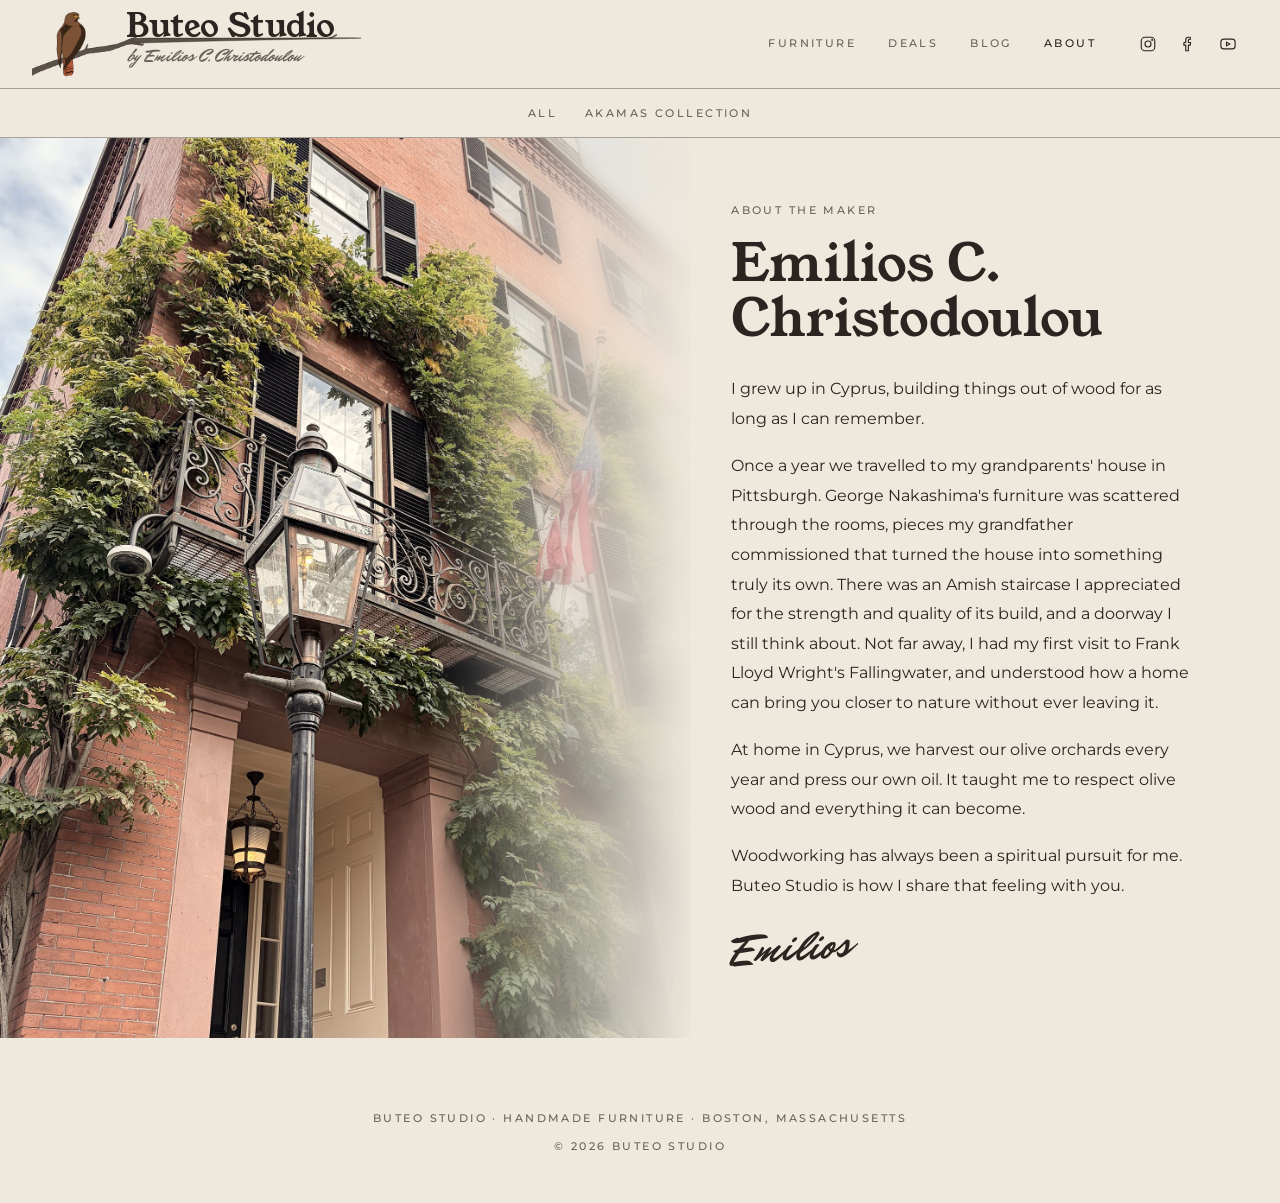
==== about.html @ 3eafe452 "New logo lockup, signature font and graph-paper placeholders - Logo, name and signature as one locku" ====
<!doctype html>
<html lang="en">
<head>
<meta charset="utf-8">
<meta name="viewport" content="width=device-width, initial-scale=1">
<title>About · Buteo Studio</title>
<meta name="description" content="About the maker behind Buteo Studio, handmade furniture in Boston, Massachusetts.">
<link rel="icon" type="image/png" href="assets/logo/hawk-mark.png">
<link rel="preconnect" href="https://fonts.googleapis.com">
<link rel="preconnect" href="https://fonts.gstatic.com" crossorigin>
<link href="https://fonts.googleapis.com/css2?family=Young+Serif&family=Montserrat:wght@400;500;600&family=Mr+Dafoe&display=swap" rel="stylesheet">
<link rel="stylesheet" href="site.css">
<style>
  /* =========================================================
     Section: about (photo with the maker's story)
     Phones and small tablets: photo first, text below.
     Wider screens: photo on the left, text on the right.
     The photo is framed around the street lamp.
     ========================================================= */
  .about__media img {
    display: block; width: 100%;
    height: calc(100svh - var(--bar) - var(--catbar));
    min-height: 420px;
    object-fit: cover;
    object-position: 45% 45%;        /* keep the lamp in view */
  }
  .about__text { max-width: 34em; padding: 48px var(--gutter) 24px; }
  .about__label { margin: 0 0 18px; color: var(--text-2); }
  .about__name { font-family: var(--serif); font-weight: 400; font-size: clamp(34px, 5vw, 52px); line-height: 1.05; margin: 0 0 28px; }
  .about__bio p { font-weight: 400; font-size: 16px; line-height: 1.85; margin: 0 0 1.1em; }
  .about__sig {
    display: inline-block; margin: 12px 0 0;
    font-family: var(--script); font-size: 44px; line-height: 1;
    transform: rotate(-4deg); transform-origin: left;
  }

  @media (min-width: 900px) {
    .about {
      display: grid; grid-template-columns: 1fr minmax(0, 46%);
      min-height: calc(100svh - var(--bar) - var(--catbar));
    }
    .about__media { position: relative; }
    .about__media img {
      position: absolute; inset: 0; height: 100%; min-height: 0;
      /* the right edge of the photo fades into the text column */
      -webkit-mask-image: linear-gradient(270deg, transparent 0%, #000 38%);
              mask-image: linear-gradient(270deg, transparent 0%, #000 38%);
    }
    .about__media::after {           /* and softens (blurs) as it fades */
      content: ""; position: absolute; inset: 0 0 0 auto; width: 40%;
      -webkit-backdrop-filter: blur(10px); backdrop-filter: blur(10px);
      -webkit-mask-image: linear-gradient(270deg, #000 0%, transparent 100%);
              mask-image: linear-gradient(270deg, #000 0%, transparent 100%);
      pointer-events: none;
    }
    .about__text { align-self: center; padding: 64px var(--gutter); }
  }
</style>
</head>
<body>

<!-- ===================== header (same on every page) ===================== -->
<header class="site-header">
  <div class="site-header__bar">
    <a class="wordmark" href="index.html" aria-label="Buteo Studio, by Emilios C. Christodoulou">
      <!-- The logo with the name sitting straight on the branch and the signature below it (live text, so the name can be swapped) -->
      <svg class="wordmark__lockup" viewBox="0 140 3800 760" aria-hidden="true">
        <!-- the branch, extended under the name like an underline (drawn beneath the original logo) -->
        <path class="wordmark__branch" d="M1100 474 C1120 466 1130 461 1140 458 C1200 454 1260 452 1320 452 C1900 452 2500 451 3100 450 C3400 449 3650 449 3790 452 C3650 457 3400 461 3100 466 C2500 476 1900 489 1320 506 C1240 510 1170 516 1100 525 Z"/><path class="wordmark__branch" d="M3420 452 C3450 440 3478 424 3502 410 C3508 408 3514 414 3510 419 C3490 432 3468 444 3452 452 Z"/>
        <image href="images/buteo-logo-transparent.png" width="1600" height="1001"/>
        <text class="wordmark__name" x="1080" y="445" data-studio-name>Buteo Studio</text>
        <text class="wordmark__sig" x="1100" y="720">by Emilios C. Christodoulou</text>
      </svg>
    </a>
    <div class="site-header__right">
      <nav class="site-header__nav caps" aria-label="Main">
        <div class="nav-item">
          <a href="index.html">Furniture</a>
          <div class="nav-sub"><a href="akamas.html">Akamas Collection</a></div>
        </div>
        <a href="#">Deals</a>
        <a href="#">Blog</a>
        <a href="about.html" aria-current="page">About</a>
      </nav>
      <ul class="social" data-social-list></ul>
    </div>
    <button class="menu-btn" id="menu-btn" type="button" aria-label="Open menu" aria-expanded="false" aria-controls="drawer">
      <svg viewBox="0 0 20 20" aria-hidden="true"><path d="M2 7 H18 M2 13 H18"/></svg>
    </button>
  </div>
  <div class="drawer" id="drawer">
    <nav class="site-header__nav caps" aria-label="Menu">
      <a href="index.html">Furniture</a>
      <a class="nav-sub-link" href="akamas.html">Akamas Collection</a>
      <a href="#">Deals</a>
      <a href="#">Blog</a>
      <a href="about.html" aria-current="page">About</a>
    </nav>
    <ul class="social" data-social-list></ul>
  </div>
</header>

<main>
  <!-- ===================== categories (same on every page) ===================== -->
  <nav class="categories" aria-label="Browse collections">
    <ul class="categories__list caps" id="categories"></ul>
  </nav>

  <!-- ===================== about ===================== -->
  <section class="about" aria-labelledby="about-title">
    <div class="about__media">
      <img src="images/buteo-about-portrait.jpg" alt="A red brick townhouse covered in climbing wisteria, with a wrought-iron balcony and a black street lamp in front">
    </div>
    <div class="about__text">
      <p class="about__label caps">About the maker</p>
      <h1 class="about__name" id="about-title">Emilios C. Christodoulou</h1>
      <div class="about__bio">
        <p>I grew up in Cyprus, building things out of wood for as long as I can remember.</p>
        <p>Once a year we travelled to my grandparents' house in Pittsburgh. George Nakashima's furniture was scattered through the rooms, pieces my grandfather commissioned that turned the house into something truly its own. There was an Amish staircase I appreciated for the strength and quality of its build, and a doorway I still think about. Not far away, I had my first visit to Frank Lloyd Wright's Fallingwater, and understood how a home can bring you closer to nature without ever leaving it.</p>
        <p>At home in Cyprus, we harvest our olive orchards every year and press our own oil. It taught me to respect olive wood and everything it can become.</p>
        <p>Woodworking has always been a spiritual pursuit for me. <span data-studio-name>Buteo Studio</span> is how I share that feeling with you.</p>
      </div>
      <p class="about__sig">Emilios</p>
    </div>
  </section>
</main>

<!-- ===================== footer (same on every page) ===================== -->
<footer class="site-footer caps">
  <p><span data-studio-name>Buteo Studio</span> · Handmade furniture · Boston, Massachusetts</p>
  <p>© <span data-year>2026</span> <span data-studio-name>Buteo Studio</span></p>
</footer>

<script src="site.js"></script>
</body>
</html>
---- site.css ----
/* =========================================================
   Buteo Studio · shared styles for every page
   Tokens, base, header (top bar), categories, footer.
   Page-only styles stay inline in each page.
   ========================================================= */

/* ---------- Tokens (from CLAUDE.md) ---------- */
:root {
  --limewash: #EEE8DD;
  --walnut-ink: #2B2420;
  --white-oak: #C9B08A;
  --olive-leaf: #6E7151;
  --troodos-stone: #A8A299;
  --hawk-rufous: #8E3B22;

  --bg: var(--limewash);
  --bg-rgb: 238, 232, 221;      /* the background as RGB, for see-through fades */
  --text: var(--walnut-ink);
  --text-2: #6A6259;            /* Troodos Stone, darkened so small text stays readable */
  --line: var(--troodos-stone);
  --accent: var(--hawk-rufous);
  --overlay: rgba(43, 36, 32, .78);
  --on-overlay: var(--limewash);
  --header-bg: rgba(238, 232, 221, .9);

  --serif: "Young Serif", Georgia, serif;
  --sans: "Montserrat", system-ui, sans-serif;
  --script: "Mr Dafoe", cursive;

  --gutter: 16px;
  --bar: 80px;
  --catbar: 47px;
}
@media (prefers-color-scheme: dark) {
  :root {
    --bg: #1C1815;
    --bg-rgb: 28, 24, 21;
    --text: #EDE6DA;
    --text-2: #A79E92;
    --line: #4A423B;
    --accent: #D07850;
    --overlay: rgba(28, 24, 21, .8);
    --on-overlay: #EDE6DA;
    --header-bg: rgba(28, 24, 21, .9);
    color-scheme: dark;
  }
}
@media (min-width: 760px) { :root { --gutter: 40px; --bar: 88px; } }

/* ---------- Base ---------- */
*, *::before, *::after { box-sizing: border-box; }
html { -webkit-text-size-adjust: 100%; }
body {
  margin: 0;
  background: var(--bg);
  color: var(--text);
  font: 500 16px/1.6 var(--sans);
  -webkit-font-smoothing: antialiased;
}
a { color: inherit; text-decoration: none; }
ul { list-style: none; margin: 0; padding: 0; }
button { font: inherit; color: inherit; }
:focus-visible { outline: 2px solid var(--accent); outline-offset: 3px; }
.caps { font-family: var(--sans); font-weight: 500; font-size: 11px; letter-spacing: .22em; text-transform: uppercase; }
.sr-only { position: absolute; width: 1px; height: 1px; overflow: hidden; clip: rect(0 0 0 0); white-space: nowrap; }

/* ---------- Section: header (top bar) ---------- */
.site-header {
  position: sticky; top: 0; z-index: 30;
  background: var(--header-bg);
  backdrop-filter: blur(10px); -webkit-backdrop-filter: blur(10px);
  border-bottom: 1px solid var(--line);
}
.site-header__bar {
  height: var(--bar); padding: 0 var(--gutter) 0 calc(var(--gutter) - 8px);
  display: flex; align-items: center; justify-content: space-between; gap: 24px;
}
.wordmark { display: block; flex: none; }
/* Logo, name and signature as one drawing: 66px tall (54px on very narrow phones) */
.wordmark__lockup { display: block; height: 66px; width: 330px; overflow: visible; }
.wordmark__name { font-family: var(--serif); font-size: 380px; fill: var(--text); }   /* sizes are in drawing units: 380 = about 33px */
.wordmark__sig { font-family: var(--script); font-size: 210px; fill: var(--text-2); }
.wordmark__branch { fill: #5A5149; stroke: #170B04; stroke-width: 4; stroke-linejoin: round; }   /* colours sampled from the logo */
@media (max-width: 400px) { .wordmark__lockup { height: 54px; width: 270px; } }
.site-header__right { display: none; align-items: center; gap: 40px; }
.site-header__nav { display: flex; gap: 32px; }
.site-header__nav a { color: var(--text-2); transition: color .2s ease; }
.site-header__nav a:hover, .site-header__nav a[aria-current="page"] { color: var(--text); }
.social { display: flex; gap: 16px; }
.social a { display: grid; place-items: center; width: 24px; height: 24px; color: var(--text); transition: color .2s ease; }
.social a:hover { color: var(--accent); }
.social svg { width: 18px; height: 18px; fill: none; stroke: currentColor; stroke-width: 1.5; stroke-linecap: round; stroke-linejoin: round; }
.menu-btn { width: 40px; height: 40px; margin-right: -8px; display: grid; place-items: center; background: none; border: 0; cursor: pointer; }
.menu-btn svg { width: 20px; height: 20px; fill: none; stroke: currentColor; stroke-width: 1.4; }
.drawer { display: none; padding: 8px var(--gutter) 24px; border-top: 1px solid var(--line); }
.drawer.is-open { display: block; }
.drawer .site-header__nav { flex-direction: column; gap: 0; }
.drawer .site-header__nav a { padding: 14px 0; border-bottom: 1px solid var(--line); color: var(--text); }
.drawer .social { margin-top: 20px; gap: 20px; }
@media (min-width: 860px) {
  .site-header__right { display: flex; }
  .menu-btn, .drawer, .drawer.is-open { display: none; }
}

/* ---------- Section: categories (filter bar) ---------- */
.categories {
  border-bottom: 1px solid var(--line);
  overflow-x: auto; scrollbar-width: none; -webkit-overflow-scrolling: touch;
}
.categories::-webkit-scrollbar { display: none; }
.categories__list { display: flex; gap: 28px; width: max-content; margin: 0 auto; padding: 0 var(--gutter); }
.categories__btn {
  background: none; border: 0; cursor: pointer;
  padding: 16px 0 13px;
  color: var(--text-2);
  border-bottom: 1px solid transparent;
  transition: color .2s ease, border-color .2s ease;
}
.categories__btn:hover { color: var(--text); }
.categories__btn[aria-pressed="true"] { color: var(--text); border-bottom-color: var(--accent); }

/* ---------- Section: footer ---------- */
.site-footer { text-align: center; padding: 72px var(--gutter) 48px; color: var(--text-2); }
.site-footer p { margin: 0; }
.site-footer p + p { margin-top: 10px; }

@media (prefers-reduced-motion: reduce) {
  * { transition-duration: 0s !important; }
}

/* ---------- Furniture dropdown (collections) ---------- */
.nav-item { position: relative; }
.nav-sub {
  position: absolute; top: 100%; left: -17px; padding-top: 18px;   /* the padding bridges the gap so hover is not lost */
  opacity: 0; visibility: hidden; transform: translateY(4px);
  transition: opacity .2s ease, transform .2s ease, visibility .2s;
}
.nav-sub a {
  display: block; white-space: nowrap;
  padding: 12px 16px; background: var(--bg); border: 1px solid var(--line);
}
.nav-sub a::before { content: "● "; color: var(--accent); font-size: 7px; vertical-align: 2px; }
.nav-item:hover .nav-sub, .nav-item:focus-within .nav-sub { opacity: 1; visibility: visible; transform: none; }
.drawer .site-header__nav a.nav-sub-link { padding-left: 18px; }
.drawer .site-header__nav a.nav-sub-link::before { content: "● "; color: var(--accent); font-size: 7px; vertical-align: 2px; }
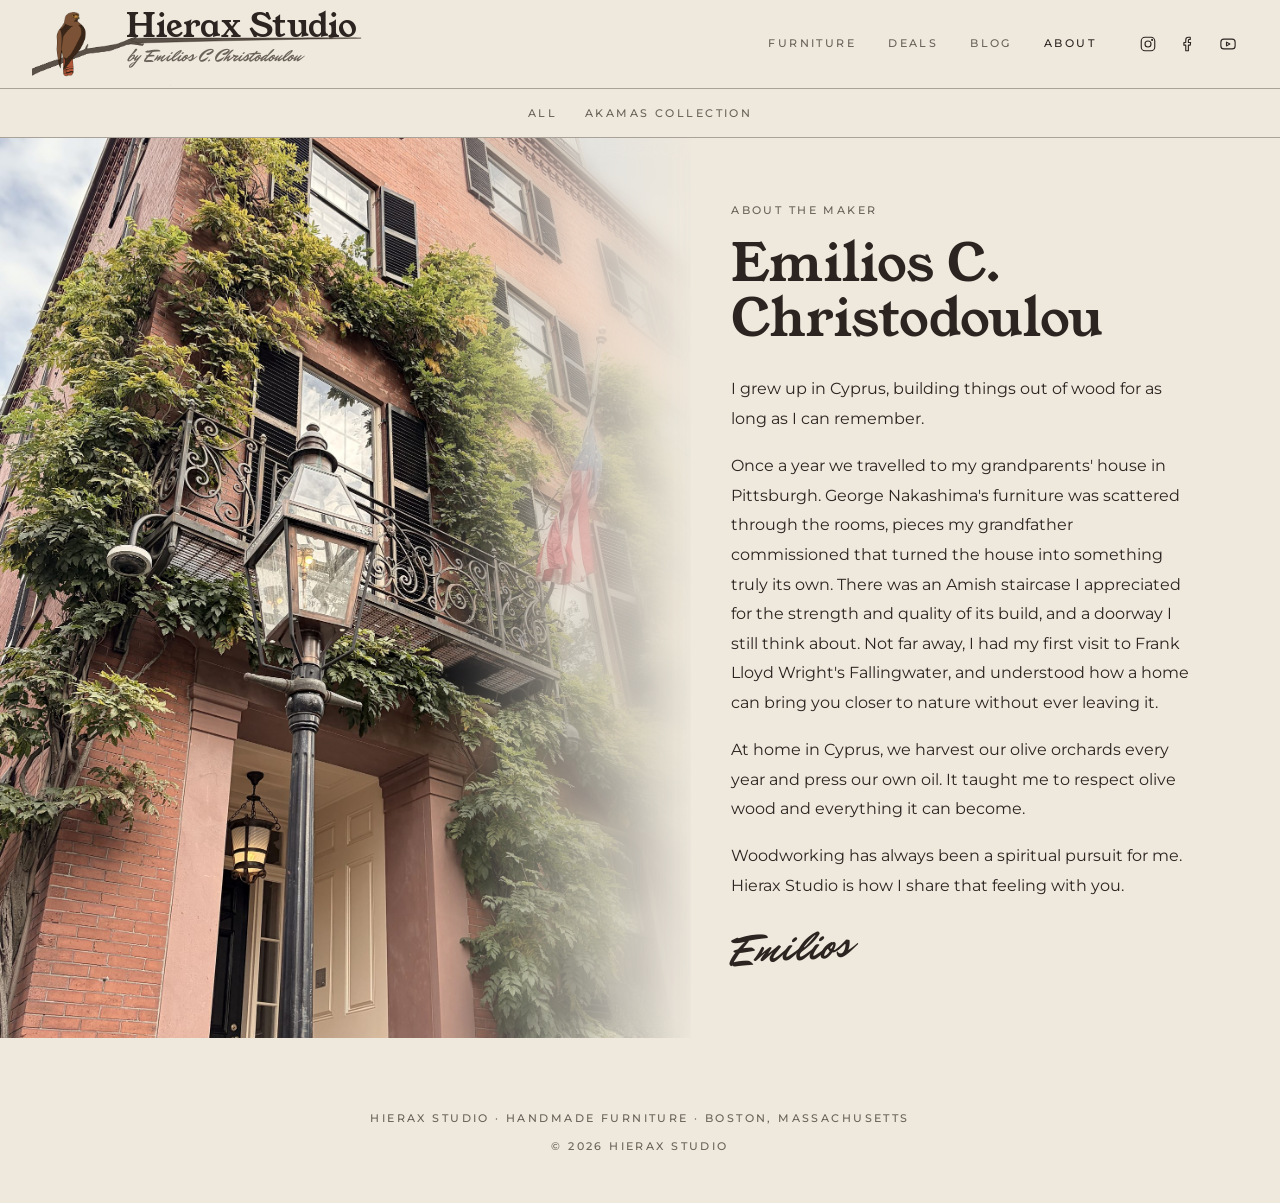
==== commit 8130c78a: "Rename the studio to Hierax Studio Co-Authored-By: Claude Opus 5.5 <noreply@anthropic.com>" ====
--- a/about.html
+++ b/about.html
@@ -3,8 +3,8 @@
 <head>
 <meta charset="utf-8">
 <meta name="viewport" content="width=device-width, initial-scale=1">
-<title>About · Buteo Studio</title>
-<meta name="description" content="About the maker behind Buteo Studio, handmade furniture in Boston, Massachusetts.">
+<title>About · Hierax Studio</title>
+<meta name="description" content="About the maker behind Hierax Studio, handmade furniture in Boston, Massachusetts.">
 <link rel="icon" type="image/png" href="assets/logo/hawk-mark.png">
 <link rel="preconnect" href="https://fonts.googleapis.com">
 <link rel="preconnect" href="https://fonts.gstatic.com" crossorigin>
@@ -62,13 +62,13 @@
 <!-- ===================== header (same on every page) ===================== -->
 <header class="site-header">
   <div class="site-header__bar">
-    <a class="wordmark" href="index.html" aria-label="Buteo Studio, by Emilios C. Christodoulou">
+    <a class="wordmark" href="index.html" aria-label="Hierax Studio, by Emilios C. Christodoulou">
       <!-- The logo with the name sitting straight on the branch and the signature below it (live text, so the name can be swapped) -->
       <svg class="wordmark__lockup" viewBox="0 140 3800 760" aria-hidden="true">
         <!-- the branch, extended under the name like an underline (drawn beneath the original logo) -->
         <path class="wordmark__branch" d="M1100 474 C1120 466 1130 461 1140 458 C1200 454 1260 452 1320 452 C1900 452 2500 451 3100 450 C3400 449 3650 449 3790 452 C3650 457 3400 461 3100 466 C2500 476 1900 489 1320 506 C1240 510 1170 516 1100 525 Z"/><path class="wordmark__branch" d="M3420 452 C3450 440 3478 424 3502 410 C3508 408 3514 414 3510 419 C3490 432 3468 444 3452 452 Z"/>
         <image href="images/buteo-logo-transparent.png" width="1600" height="1001"/>
-        <text class="wordmark__name" x="1080" y="445" data-studio-name>Buteo Studio</text>
+        <text class="wordmark__name" x="1080" y="445" data-studio-name>Hierax Studio</text>
         <text class="wordmark__sig" x="1100" y="720">by Emilios C. Christodoulou</text>
       </svg>
     </a>
@@ -118,7 +118,7 @@
         <p>I grew up in Cyprus, building things out of wood for as long as I can remember.</p>
         <p>Once a year we travelled to my grandparents' house in Pittsburgh. George Nakashima's furniture was scattered through the rooms, pieces my grandfather commissioned that turned the house into something truly its own. There was an Amish staircase I appreciated for the strength and quality of its build, and a doorway I still think about. Not far away, I had my first visit to Frank Lloyd Wright's Fallingwater, and understood how a home can bring you closer to nature without ever leaving it.</p>
         <p>At home in Cyprus, we harvest our olive orchards every year and press our own oil. It taught me to respect olive wood and everything it can become.</p>
-        <p>Woodworking has always been a spiritual pursuit for me. <span data-studio-name>Buteo Studio</span> is how I share that feeling with you.</p>
+        <p>Woodworking has always been a spiritual pursuit for me. <span data-studio-name>Hierax Studio</span> is how I share that feeling with you.</p>
       </div>
       <p class="about__sig">Emilios</p>
     </div>
@@ -127,8 +127,8 @@
 
 <!-- ===================== footer (same on every page) ===================== -->
 <footer class="site-footer caps">
-  <p><span data-studio-name>Buteo Studio</span> · Handmade furniture · Boston, Massachusetts</p>
-  <p>© <span data-year>2026</span> <span data-studio-name>Buteo Studio</span></p>
+  <p><span data-studio-name>Hierax Studio</span> · Handmade furniture · Boston, Massachusetts</p>
+  <p>© <span data-year>2026</span> <span data-studio-name>Hierax Studio</span></p>
 </footer>
 
 <script src="site.js"></script>
--- a/site.css
+++ b/site.css
@@ -1,5 +1,5 @@
 /* =========================================================
-   Buteo Studio · shared styles for every page
+   Hierax Studio · shared styles for every page
    Tokens, base, header (top bar), categories, footer.
    Page-only styles stay inline in each page.
    ========================================================= */
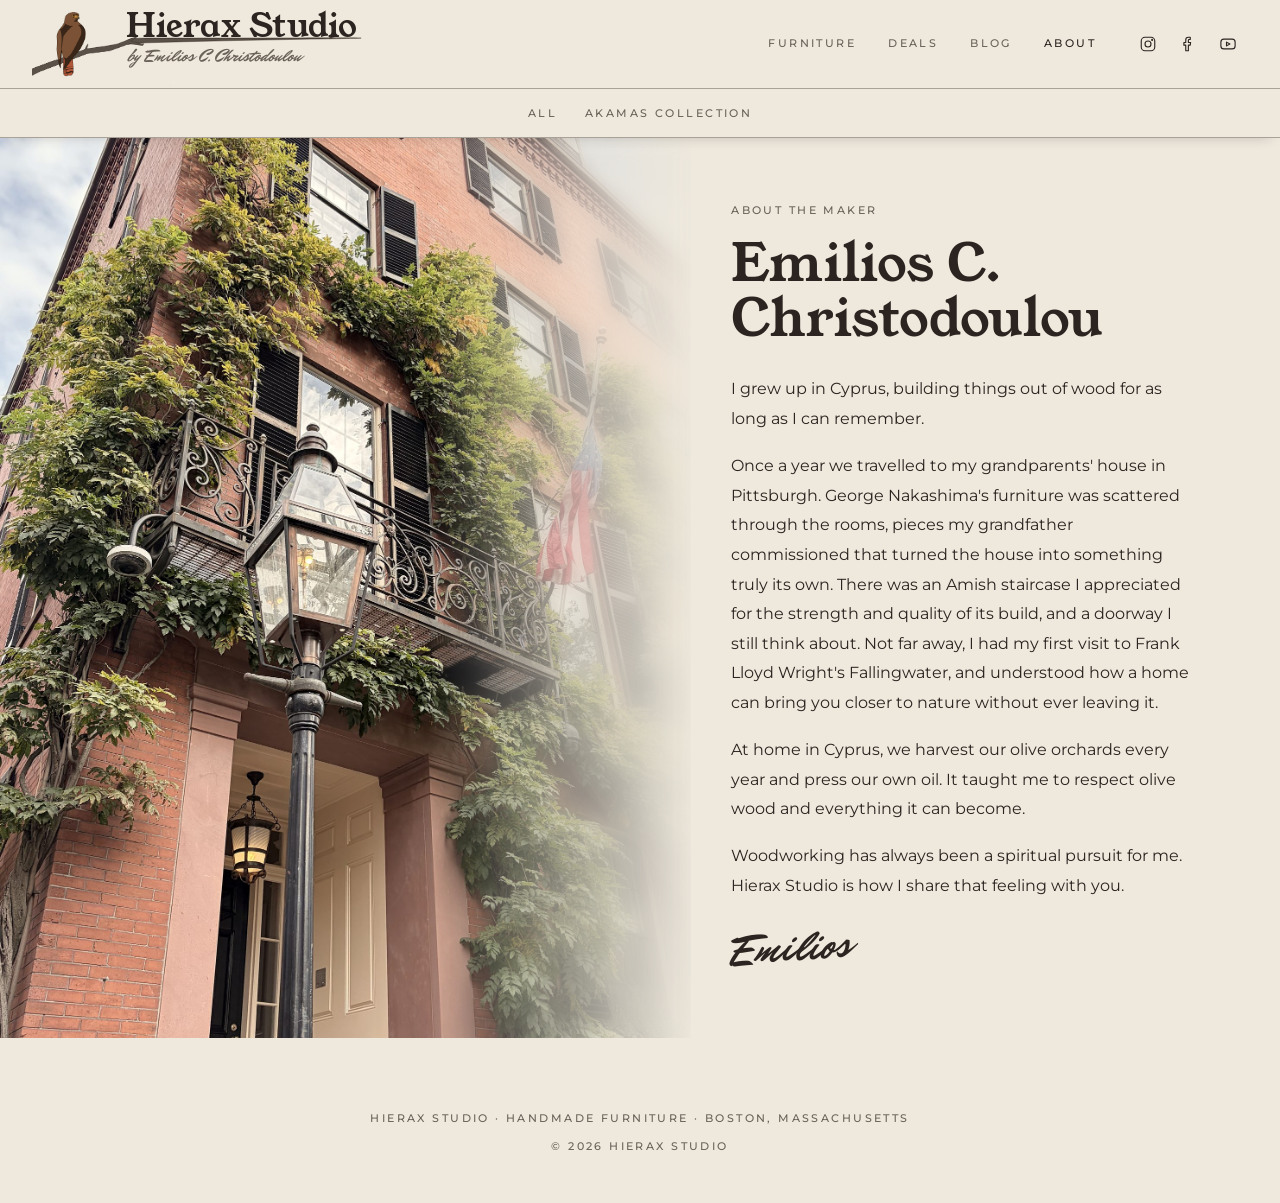
==== commit cbbd185d: "Remove the old studio name: rename image files and the code label to Hierax Co-Authored-By: Claude O" ====
--- a/about.html
+++ b/about.html
@@ -67,7 +67,7 @@
       <svg class="wordmark__lockup" viewBox="0 140 3800 760" aria-hidden="true">
         <!-- the branch, extended under the name like an underline (drawn beneath the original logo) -->
         <path class="wordmark__branch" d="M1100 474 C1120 466 1130 461 1140 458 C1200 454 1260 452 1320 452 C1900 452 2500 451 3100 450 C3400 449 3650 449 3790 452 C3650 457 3400 461 3100 466 C2500 476 1900 489 1320 506 C1240 510 1170 516 1100 525 Z"/><path class="wordmark__branch" d="M3420 452 C3450 440 3478 424 3502 410 C3508 408 3514 414 3510 419 C3490 432 3468 444 3452 452 Z"/>
-        <image href="images/buteo-logo-transparent.png" width="1600" height="1001"/>
+        <image href="images/hierax-logo-transparent.png" width="1600" height="1001"/>
         <text class="wordmark__name" x="1080" y="445" data-studio-name>Hierax Studio</text>
         <text class="wordmark__sig" x="1100" y="720">by Emilios C. Christodoulou</text>
       </svg>
@@ -109,7 +109,7 @@
   <!-- ===================== about ===================== -->
   <section class="about" aria-labelledby="about-title">
     <div class="about__media">
-      <img src="images/buteo-about-portrait.jpg" alt="A red brick townhouse covered in climbing wisteria, with a wrought-iron balcony and a black street lamp in front">
+      <img src="images/hierax-about-portrait.jpg" alt="A red brick townhouse covered in climbing wisteria, with a wrought-iron balcony and a black street lamp in front">
     </div>
     <div class="about__text">
       <p class="about__label caps">About the maker</p>
--- a/site.css
+++ b/site.css
@@ -104,7 +104,9 @@
 
 /* ---------- Section: categories (filter bar) ---------- */
 .categories {
+  position: relative; z-index: 2;
   border-bottom: 1px solid var(--line);
+  box-shadow: 0 8px 14px -10px rgba(43, 36, 32, .28);   /* light shadow under the bar */
   overflow-x: auto; scrollbar-width: none; -webkit-overflow-scrolling: touch;
 }
 .categories::-webkit-scrollbar { display: none; }
@@ -123,6 +125,24 @@
 .site-footer { text-align: center; padding: 72px var(--gutter) 48px; color: var(--text-2); }
 .site-footer p { margin: 0; }
 .site-footer p + p { margin-top: 10px; }
+
+/* ---------- Section: name (the Hierax definition) ----------
+   Full page width and compact: the word on the left, the text beside it on wider screens. */
+.name-def { padding: 32px var(--gutter); border-bottom: 1px solid var(--line); }   /* --line is Troodos Stone */
+.name-def__term {
+  margin: 0 0 16px; white-space: nowrap;
+  font-family: var(--sans); font-weight: 300; font-size: clamp(26px, 3.4vw, 44px); line-height: 1.1;
+  letter-spacing: .2em; text-transform: uppercase;
+}
+.name-def__term span { letter-spacing: .04em; text-transform: none; }   /* the pronunciation keeps its own letters */
+.name-def__body p { font-weight: 400; font-size: 15px; line-height: 1.7; margin: 0 0 .6em; }
+.name-def__body p:last-child { margin-bottom: 0; }
+.name-def [lang="grc"] { font-family: "Noto Sans", var(--sans); }   /* Montserrat has no Greek */
+@media (min-width: 900px) {
+  .name-def { display: grid; grid-template-columns: auto 1fr; gap: 56px; align-items: center; padding: 40px var(--gutter); }
+  .name-def__term { margin: 0; }
+  .name-def__body p { font-size: 16px; }
+}
 
 @media (prefers-reduced-motion: reduce) {
   * { transition-duration: 0s !important; }
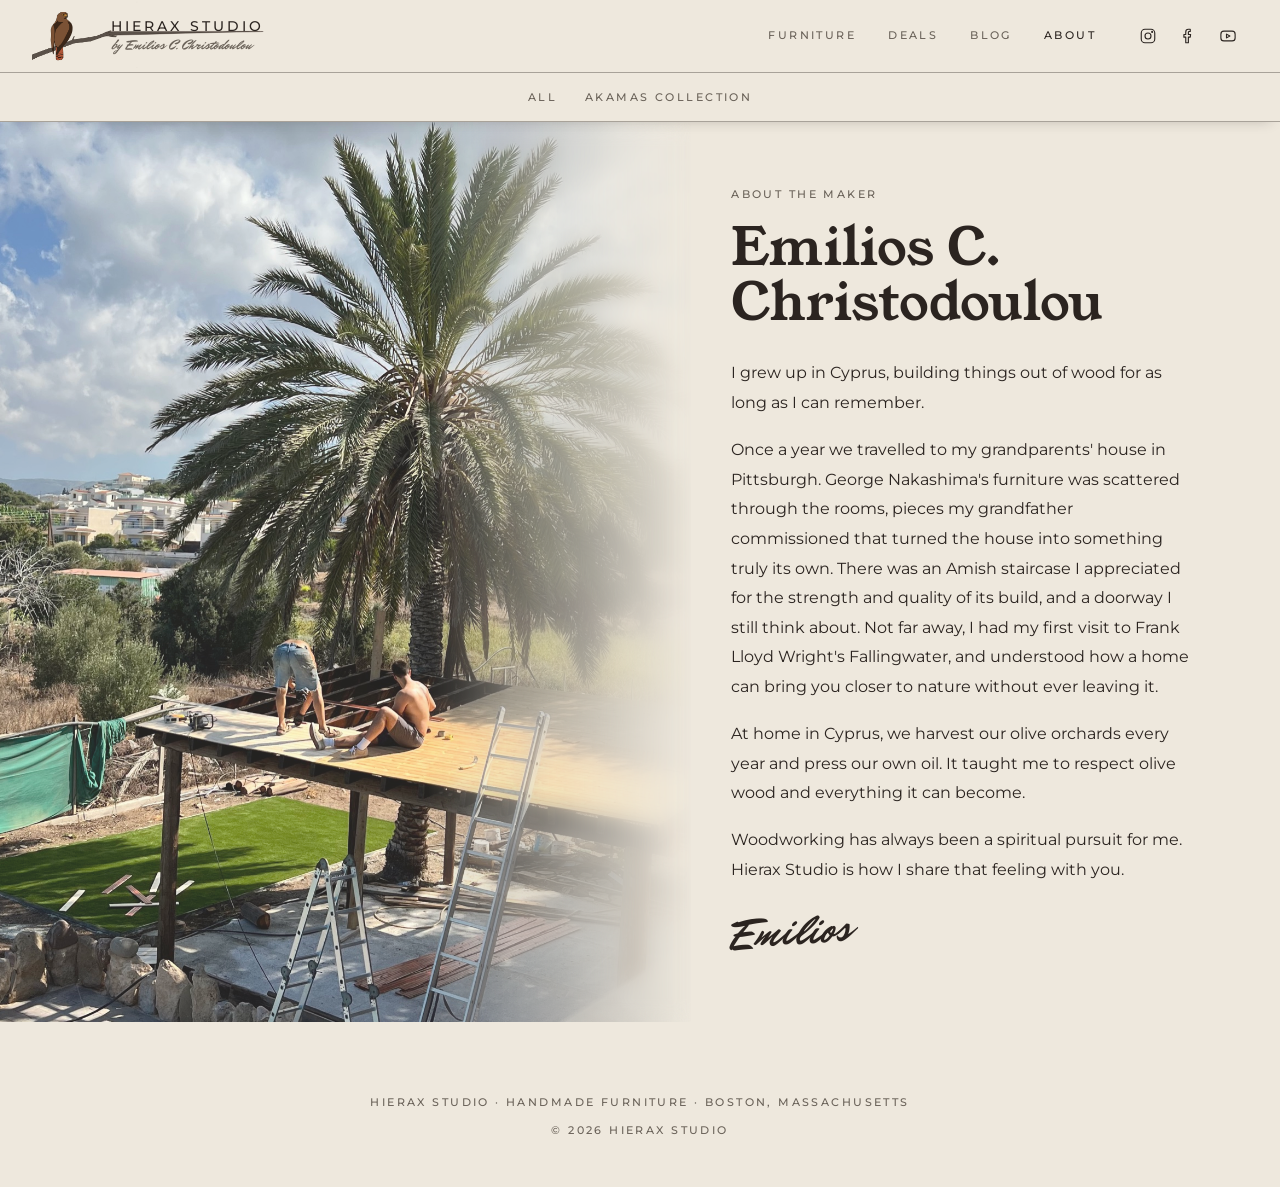
==== commit 13ce19a2: "New About photo, name in the nav's font fitted to the branch - About page: deck-build photo (metadat" ====
--- a/about.html
+++ b/about.html
@@ -15,14 +15,15 @@
      Section: about (photo with the maker's story)
      Phones and small tablets: photo first, text below.
      Wider screens: photo on the left, text on the right.
-     The photo is framed around the street lamp.
+     The photo shows the deck build under the palm, slightly transparent.
      ========================================================= */
   .about__media img {
     display: block; width: 100%;
     height: calc(100svh - var(--bar) - var(--catbar));
     min-height: 420px;
     object-fit: cover;
-    object-position: 45% 45%;        /* keep the lamp in view */
+    object-position: 52% 60%;        /* keep the deck and the palm in view */
+    opacity: .85;                    /* slightly transparent */
   }
   .about__text { max-width: 34em; padding: 48px var(--gutter) 24px; }
   .about__label { margin: 0 0 18px; color: var(--text-2); }
@@ -64,12 +65,12 @@
   <div class="site-header__bar">
     <a class="wordmark" href="index.html" aria-label="Hierax Studio, by Emilios C. Christodoulou">
       <!-- The logo with the name sitting straight on the branch and the signature below it (live text, so the name can be swapped) -->
-      <svg class="wordmark__lockup" viewBox="0 140 3800 760" aria-hidden="true">
+      <svg class="wordmark__lockup" viewBox="0 140 3560 760" aria-hidden="true">
         <!-- the branch, extended under the name like an underline (drawn beneath the original logo) -->
-        <path class="wordmark__branch" d="M1100 474 C1120 466 1130 461 1140 458 C1200 454 1260 452 1320 452 C1900 452 2500 451 3100 450 C3400 449 3650 449 3790 452 C3650 457 3400 461 3100 466 C2500 476 1900 489 1320 506 C1240 510 1170 516 1100 525 Z"/><path class="wordmark__branch" d="M3420 452 C3450 440 3478 424 3502 410 C3508 408 3514 414 3510 419 C3490 432 3468 444 3452 452 Z"/>
+        <path class="wordmark__branch" d="M1100 474 C1120 466 1130 461 1140 458 C1200 454 1260 452 1320 452 C1900 452 2400 451 2900 450 C3200 449 3420 449 3518 452 C3420 456 3200 460 2900 465 C2400 475 1900 489 1320 506 C1240 510 1170 516 1100 525 Z"/>
         <image href="images/hierax-logo-transparent.png" width="1600" height="1001"/>
-        <text class="wordmark__name" x="1080" y="445" data-studio-name>Hierax Studio</text>
-        <text class="wordmark__sig" x="1100" y="720">by Emilios C. Christodoulou</text>
+        <text class="wordmark__name" x="1200" y="445" data-studio-name>Hierax Studio</text>
+        <text class="wordmark__sig" x="1220" y="720">by Emilios C. Christodoulou</text>
       </svg>
     </a>
     <div class="site-header__right">
@@ -109,7 +110,7 @@
   <!-- ===================== about ===================== -->
   <section class="about" aria-labelledby="about-title">
     <div class="about__media">
-      <img src="images/hierax-about-portrait.jpg" alt="A red brick townhouse covered in climbing wisteria, with a wrought-iron balcony and a black street lamp in front">
+      <img src="images/hierax-about-build.jpg" alt="Two people laying pine boards on a timber deck beneath a tall date palm, with hills and white houses in the distance">
     </div>
     <div class="about__text">
       <p class="about__label caps">About the maker</p>
--- a/site.css
+++ b/site.css
@@ -28,7 +28,7 @@
   --script: "Mr Dafoe", cursive;
 
   --gutter: 16px;
-  --bar: 80px;
+  --bar: 64px;
   --catbar: 47px;
 }
 @media (prefers-color-scheme: dark) {
@@ -45,7 +45,7 @@
     color-scheme: dark;
   }
 }
-@media (min-width: 760px) { :root { --gutter: 40px; --bar: 88px; } }
+@media (min-width: 760px) { :root { --gutter: 40px; --bar: 72px; } }
 
 /* ---------- Base ---------- */
 *, *::before, *::after { box-sizing: border-box; }
@@ -77,11 +77,11 @@
 }
 .wordmark { display: block; flex: none; }
 /* Logo, name and signature as one drawing: 66px tall (54px on very narrow phones) */
-.wordmark__lockup { display: block; height: 66px; width: 330px; overflow: visible; }
-.wordmark__name { font-family: var(--serif); font-size: 380px; fill: var(--text); }   /* sizes are in drawing units: 380 = about 33px */
+/* Logo block: 50px tall on every screen (the name is then about 13px) */
+.wordmark__lockup { display: block; height: 50px; width: 234px; overflow: visible; }
+.wordmark__name { font-family: var(--sans); font-weight: 500; font-size: 214px; letter-spacing: .22em; text-transform: uppercase; fill: var(--text); }   /* same face and style as the nav links; sizes are in drawing units: 214 = about 19px, so the name spans the branch */
 .wordmark__sig { font-family: var(--script); font-size: 210px; fill: var(--text-2); }
 .wordmark__branch { fill: #5A5149; stroke: #170B04; stroke-width: 4; stroke-linejoin: round; }   /* colours sampled from the logo */
-@media (max-width: 400px) { .wordmark__lockup { height: 54px; width: 270px; } }
 .site-header__right { display: none; align-items: center; gap: 40px; }
 .site-header__nav { display: flex; gap: 32px; }
 .site-header__nav a { color: var(--text-2); transition: color .2s ease; }
@@ -97,7 +97,7 @@
 .drawer .site-header__nav { flex-direction: column; gap: 0; }
 .drawer .site-header__nav a { padding: 14px 0; border-bottom: 1px solid var(--line); color: var(--text); }
 .drawer .social { margin-top: 20px; gap: 20px; }
-@media (min-width: 860px) {
+@media (min-width: 860px) {   /* full nav when it fits beside the logo */
   .site-header__right { display: flex; }
   .menu-btn, .drawer, .drawer.is-open { display: none; }
 }
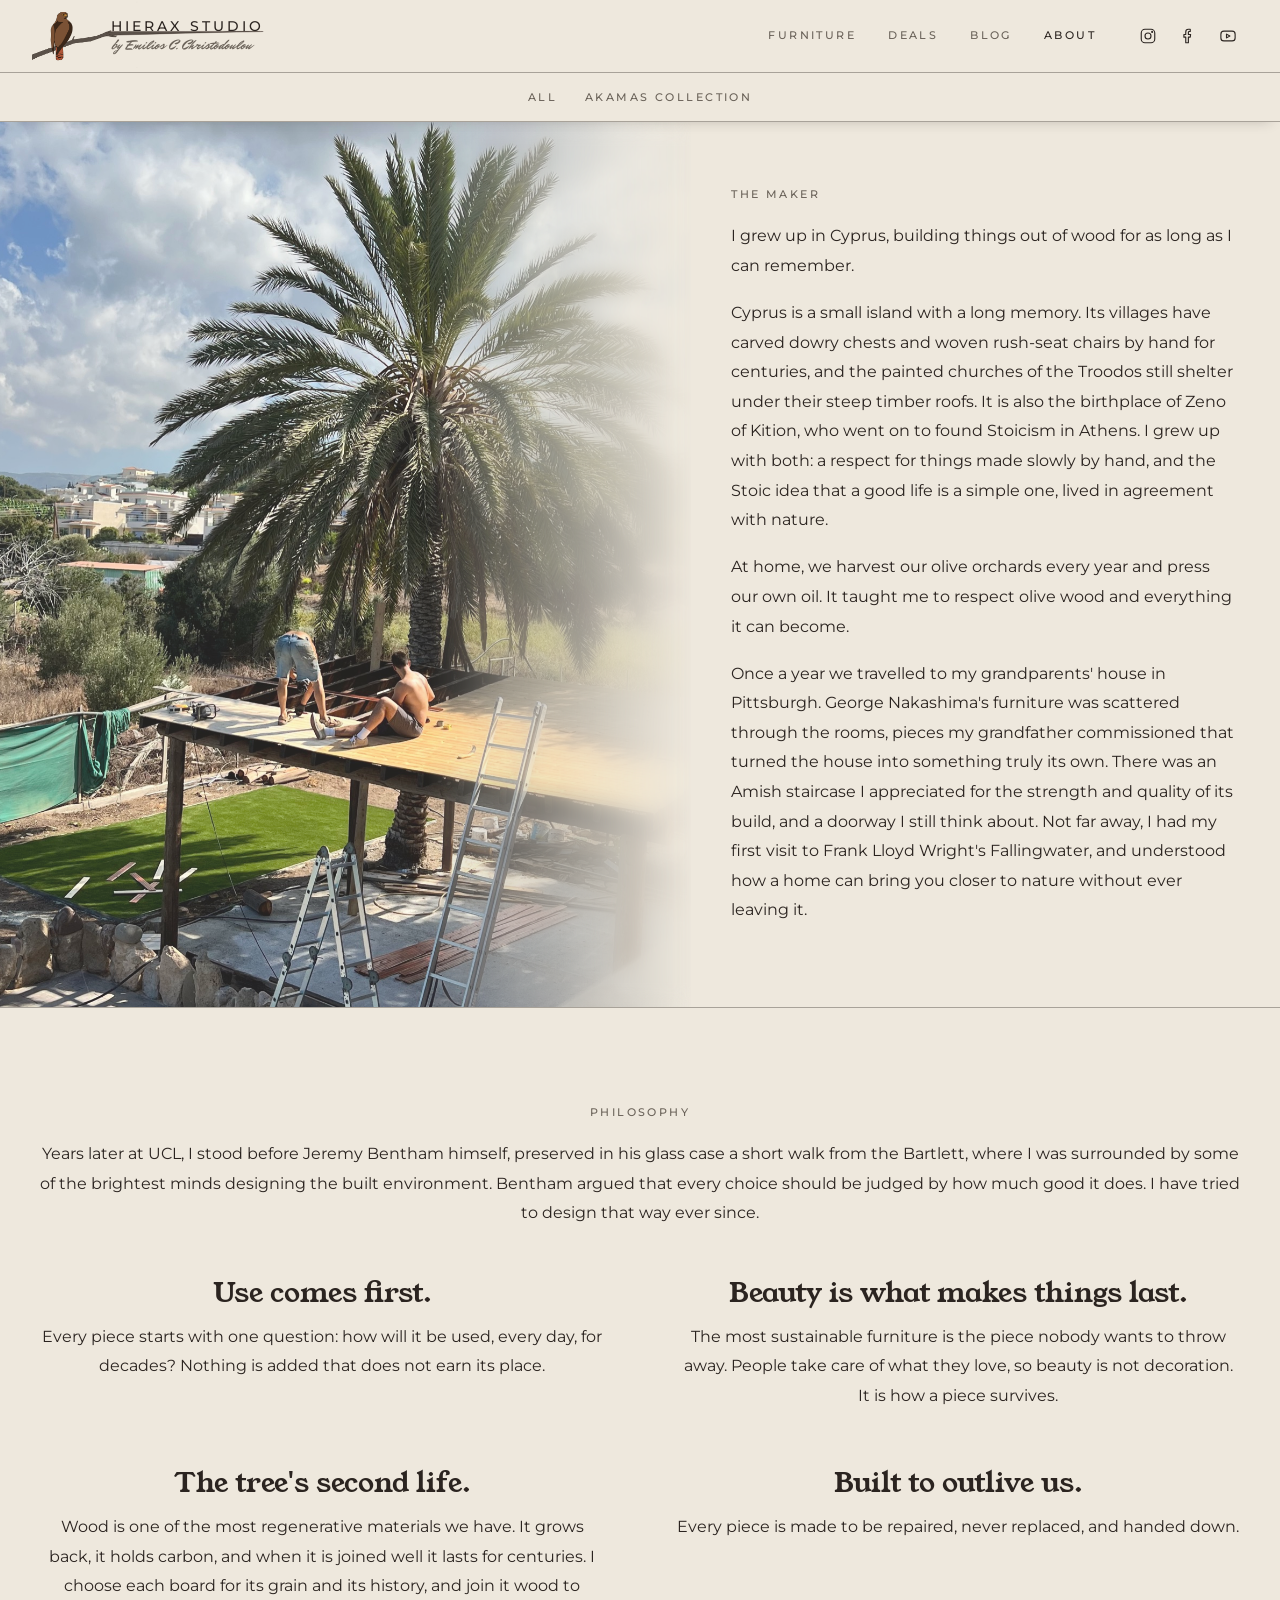
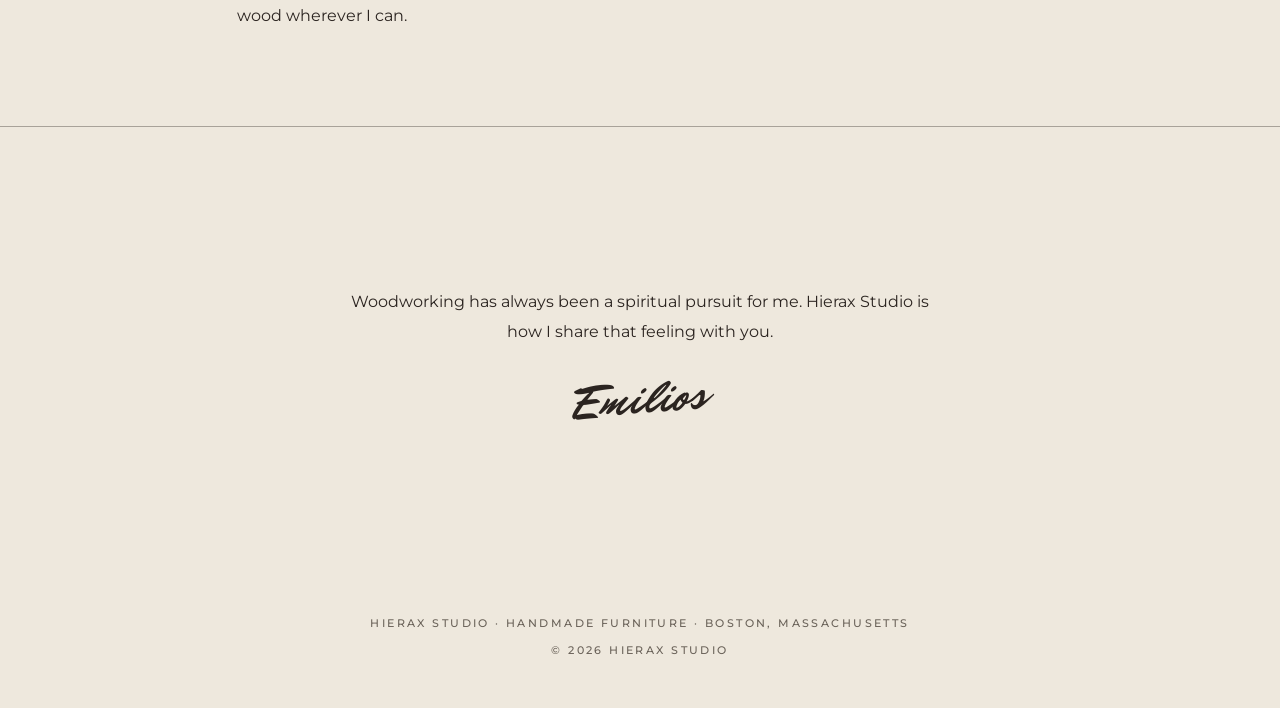
==== commit 656073c3: "About page rebuilt (The maker, Philosophy, closing); light mode only on every device - About: The ma" ====
--- a/about.html
+++ b/about.html
@@ -3,6 +3,7 @@
 <head>
 <meta charset="utf-8">
 <meta name="viewport" content="width=device-width, initial-scale=1">
+<meta name="color-scheme" content="light">
 <title>About · Hierax Studio</title>
 <meta name="description" content="About the maker behind Hierax Studio, handmade furniture in Boston, Massachusetts.">
 <link rel="icon" type="image/png" href="assets/logo/hawk-mark.png">
@@ -25,15 +26,29 @@
     object-position: 52% 60%;        /* keep the deck and the palm in view */
     opacity: .85;                    /* slightly transparent */
   }
-  .about__text { max-width: 34em; padding: 48px var(--gutter) 24px; }
+  .about__text { padding: 48px var(--gutter) 24px; }
   .about__label { margin: 0 0 18px; color: var(--text-2); }
-  .about__name { font-family: var(--serif); font-weight: 400; font-size: clamp(34px, 5vw, 52px); line-height: 1.05; margin: 0 0 28px; }
-  .about__bio p { font-weight: 400; font-size: 16px; line-height: 1.85; margin: 0 0 1.1em; }
-  .about__sig {
-    display: inline-block; margin: 12px 0 0;
-    font-family: var(--script); font-size: 44px; line-height: 1;
-    transform: rotate(-4deg); transform-origin: left;
+  .about__bio p, .philosophy__intro, .principle p, .closing p {
+    max-width: 38em; font-weight: 400; font-size: 16px; line-height: 1.85; margin: 0 0 1.1em;
   }
+
+  /* ---------- Section: philosophy (intro, then four principles: 2 x 2 on desktop) ---------- */
+  .philosophy, .closing { border-top: 1px solid var(--line); }   /* Troodos Stone hairlines between sections */
+  .philosophy { padding: 64px var(--gutter); text-align: center; }   /* the whole section is centred */
+  .philosophy .philosophy__intro { max-width: none; margin: 0 auto 48px; }   /* the intro spans the full page width */
+  .principles { display: grid; gap: 40px; }
+  .principle h3 { font-family: var(--serif); font-weight: 400; font-size: clamp(22px, 2.4vw, 28px); line-height: 1.2; margin: 0 0 12px; }
+  .principle p { margin: 0 auto; }
+  @media (min-width: 900px) {
+    .philosophy { padding: 96px var(--gutter); }
+    .principles { grid-template-columns: 1fr 1fr; gap: 56px 72px; max-width: 80em; margin: 0 auto; }
+  }
+
+  /* ---------- Section: closing (centred, signed) ---------- */
+  .closing { text-align: center; padding: 120px var(--gutter) 96px; }
+  .closing p { margin: 0 auto 28px; }
+  .closing .closing__sig { display: inline-block; max-width: none; margin: 0; font-family: var(--script); font-size: 48px; line-height: 1; transform: rotate(-4deg); }
+  @media (min-width: 900px) { .closing { padding: 160px var(--gutter) 120px; } }
 
   @media (min-width: 900px) {
     .about {
@@ -107,22 +122,52 @@
     <ul class="categories__list caps" id="categories"></ul>
   </nav>
 
-  <!-- ===================== about ===================== -->
-  <section class="about" aria-labelledby="about-title">
+  <h1 class="sr-only">About <span data-studio-name>Hierax Studio</span></h1>
+
+  <!-- ===================== the maker ===================== -->
+  <section class="about" aria-labelledby="maker-title">
     <div class="about__media">
       <img src="images/hierax-about-build.jpg" alt="Two people laying pine boards on a timber deck beneath a tall date palm, with hills and white houses in the distance">
     </div>
     <div class="about__text">
-      <p class="about__label caps">About the maker</p>
-      <h1 class="about__name" id="about-title">Emilios C. Christodoulou</h1>
+      <h2 class="about__label caps" id="maker-title">The maker</h2>
       <div class="about__bio">
         <p>I grew up in Cyprus, building things out of wood for as long as I can remember.</p>
+        <p>Cyprus is a small island with a long memory. Its villages have carved dowry chests and woven rush-seat chairs by hand for centuries, and the painted churches of the Troodos still shelter under their steep timber roofs. It is also the birthplace of Zeno of Kition, who went on to found Stoicism in Athens. I grew up with both: a respect for things made slowly by hand, and the Stoic idea that a good life is a simple one, lived in agreement with nature.</p>
+        <p>At home, we harvest our olive orchards every year and press our own oil. It taught me to respect olive wood and everything it can become.</p>
         <p>Once a year we travelled to my grandparents' house in Pittsburgh. George Nakashima's furniture was scattered through the rooms, pieces my grandfather commissioned that turned the house into something truly its own. There was an Amish staircase I appreciated for the strength and quality of its build, and a doorway I still think about. Not far away, I had my first visit to Frank Lloyd Wright's Fallingwater, and understood how a home can bring you closer to nature without ever leaving it.</p>
-        <p>At home in Cyprus, we harvest our olive orchards every year and press our own oil. It taught me to respect olive wood and everything it can become.</p>
-        <p>Woodworking has always been a spiritual pursuit for me. <span data-studio-name>Hierax Studio</span> is how I share that feeling with you.</p>
       </div>
-      <p class="about__sig">Emilios</p>
     </div>
+  </section>
+
+  <!-- ===================== philosophy ===================== -->
+  <section class="philosophy" aria-labelledby="philosophy-title">
+    <h2 class="about__label caps" id="philosophy-title">Philosophy</h2>
+    <p class="philosophy__intro">Years later at UCL, I stood before Jeremy Bentham himself, preserved in his glass case a short walk from the Bartlett, where I was surrounded by some of the brightest minds designing the built environment. Bentham argued that every choice should be judged by how much good it does. I have tried to design that way ever since.</p>
+    <div class="principles">
+      <div class="principle">
+        <h3>Use comes first.</h3>
+        <p>Every piece starts with one question: how will it be used, every day, for decades? Nothing is added that does not earn its place.</p>
+      </div>
+      <div class="principle">
+        <h3>Beauty is what makes things last.</h3>
+        <p>The most sustainable furniture is the piece nobody wants to throw away. People take care of what they love, so beauty is not decoration. It is how a piece survives.</p>
+      </div>
+      <div class="principle">
+        <h3>The tree's second life.</h3>
+        <p>Wood is one of the most regenerative materials we have. It grows back, it holds carbon, and when it is joined well it lasts for centuries. I choose each board for its grain and its history, and join it wood to wood wherever I can.</p>
+      </div>
+      <div class="principle">
+        <h3>Built to outlive us.</h3>
+        <p>Every piece is made to be repaired, never replaced, and handed down.</p>
+      </div>
+    </div>
+  </section>
+
+  <!-- ===================== closing ===================== -->
+  <section class="closing" aria-label="Closing">
+    <p>Woodworking has always been a spiritual pursuit for me. <span data-studio-name>Hierax Studio</span> is how I share that feeling with you.</p>
+    <p class="closing__sig" aria-label="Signed, Emilios">Emilios</p>
   </section>
 </main>
 
--- a/site.css
+++ b/site.css
@@ -30,20 +30,7 @@
   --gutter: 16px;
   --bar: 64px;
   --catbar: 47px;
-}
-@media (prefers-color-scheme: dark) {
-  :root {
-    --bg: #1C1815;
-    --bg-rgb: 28, 24, 21;
-    --text: #EDE6DA;
-    --text-2: #A79E92;
-    --line: #4A423B;
-    --accent: #D07850;
-    --overlay: rgba(28, 24, 21, .8);
-    --on-overlay: #EDE6DA;
-    --header-bg: rgba(28, 24, 21, .9);
-    color-scheme: dark;
-  }
+  color-scheme: light;   /* always the light version, on every device (no dark mode) */
 }
 @media (min-width: 760px) { :root { --gutter: 40px; --bar: 72px; } }
 
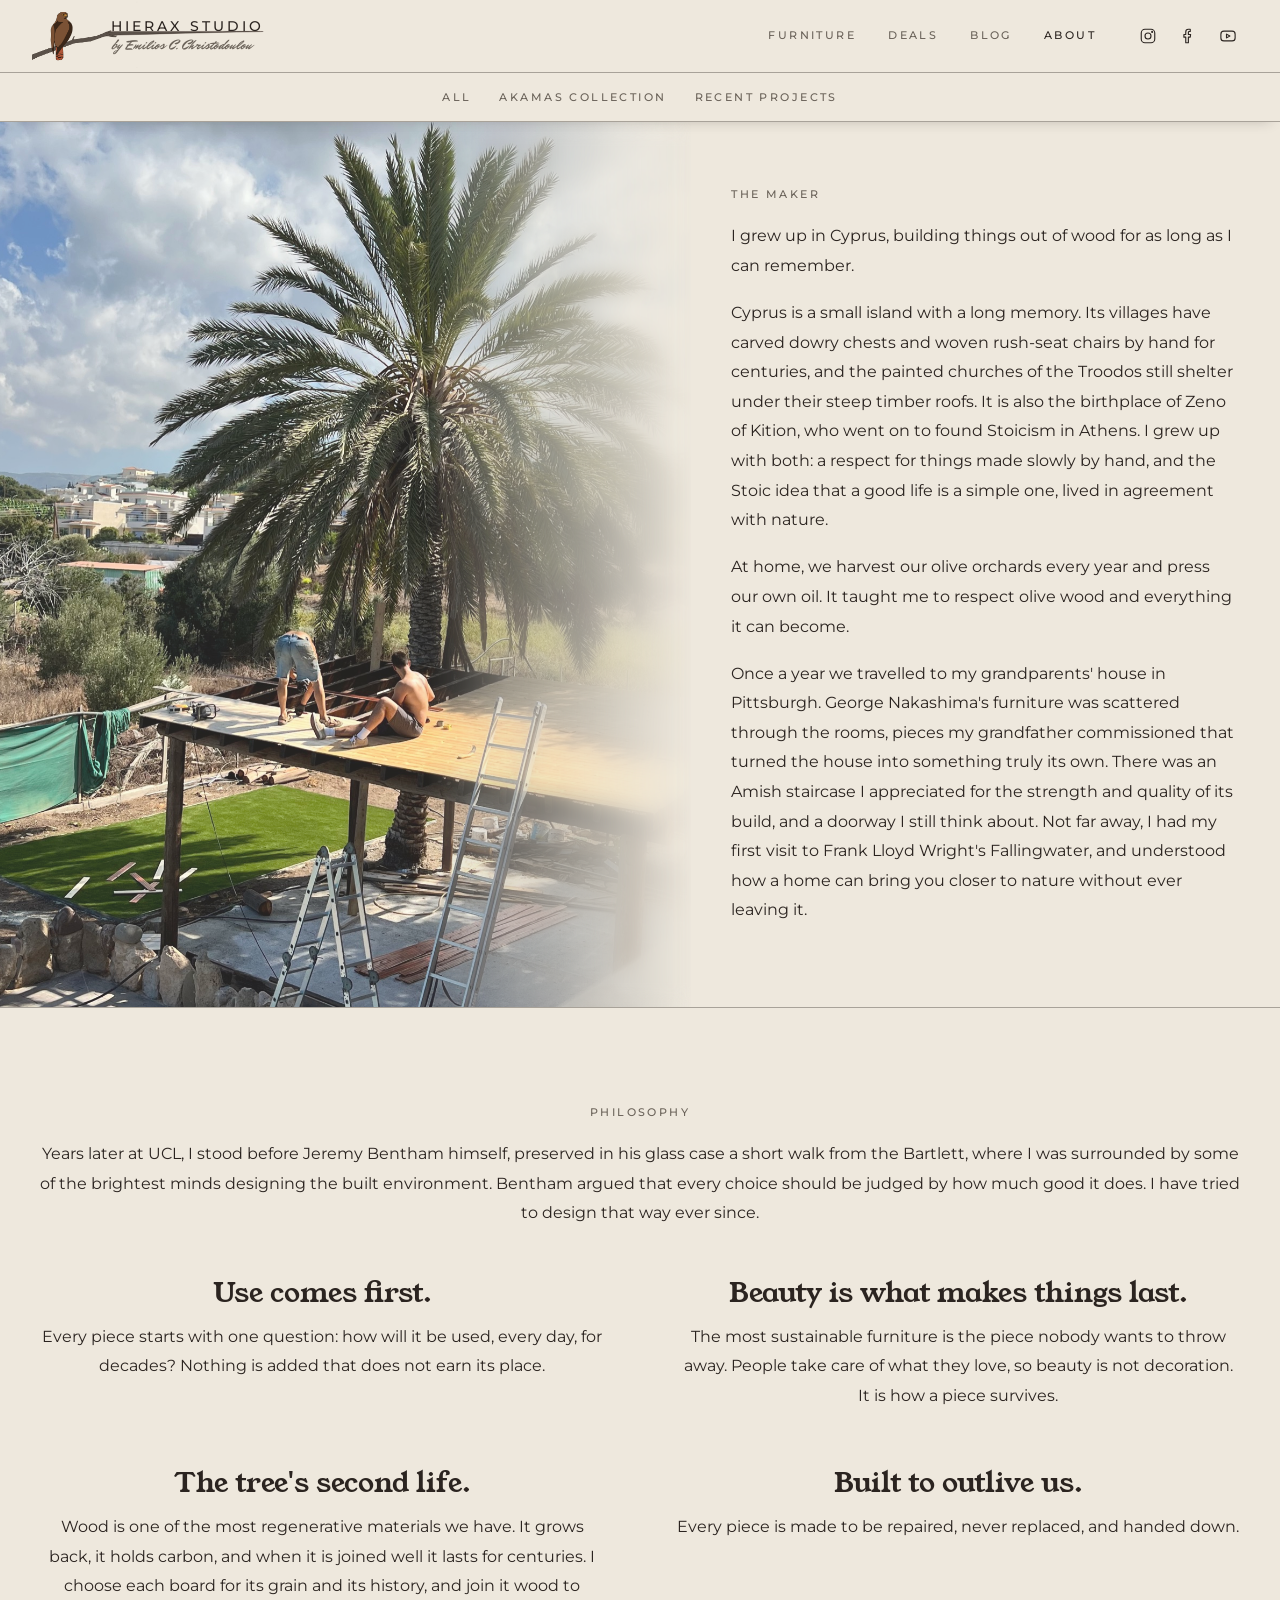
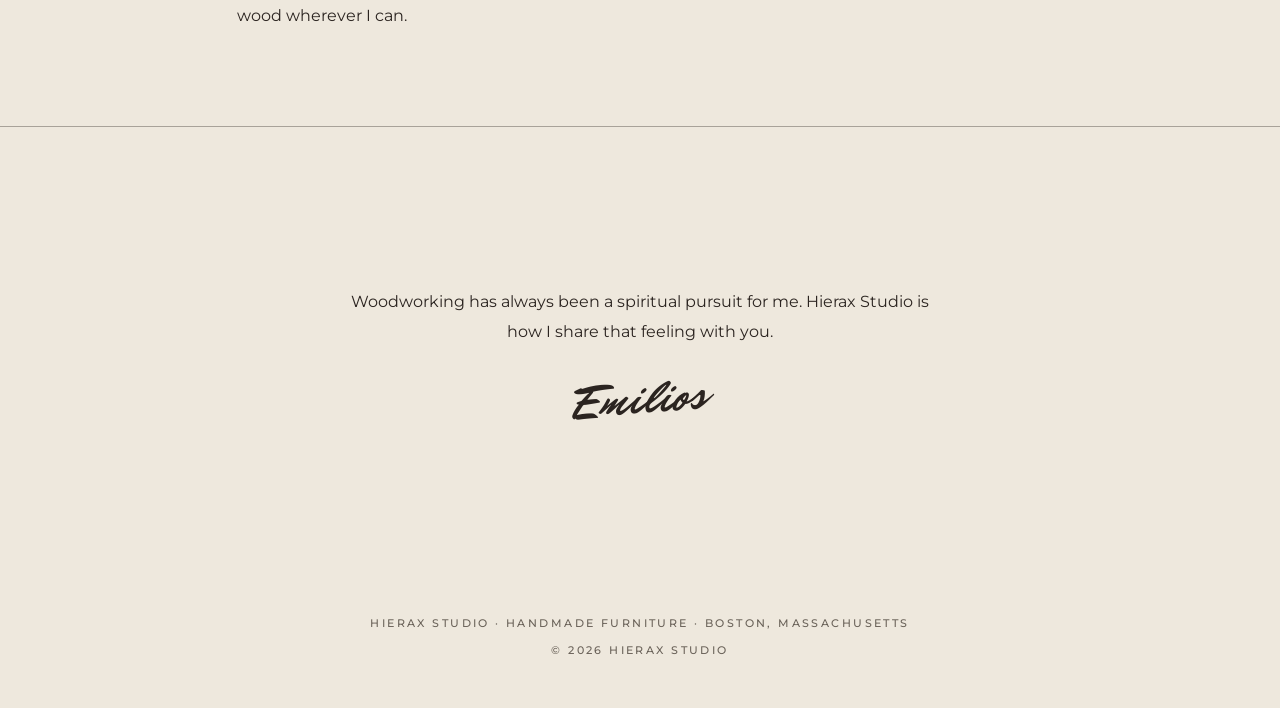
==== commit c009092c: "Move olive project to a Recent Projects collection page with grid and slideshow Co-Authored-By: Clau" ====
--- a/about.html
+++ b/about.html
@@ -10,7 +10,7 @@
 <link rel="preconnect" href="https://fonts.googleapis.com">
 <link rel="preconnect" href="https://fonts.gstatic.com" crossorigin>
 <link href="https://fonts.googleapis.com/css2?family=Young+Serif&family=Montserrat:wght@400;500;600&family=Mr+Dafoe&display=swap" rel="stylesheet">
-<link rel="stylesheet" href="site.css">
+<link rel="stylesheet" href="site.css?v=2026-10-27.2">
 <style>
   /* =========================================================
      Section: about (photo with the maker's story)
@@ -92,7 +92,7 @@
       <nav class="site-header__nav caps" aria-label="Main">
         <div class="nav-item">
           <a href="index.html">Furniture</a>
-          <div class="nav-sub"><a href="akamas.html">Akamas Collection</a></div>
+          <div class="nav-sub"><a href="akamas.html">Akamas Collection</a><a href="recent-projects.html">Recent Projects</a></div>
         </div>
         <a href="#">Deals</a>
         <a href="#">Blog</a>
@@ -108,6 +108,7 @@
     <nav class="site-header__nav caps" aria-label="Menu">
       <a href="index.html">Furniture</a>
       <a class="nav-sub-link" href="akamas.html">Akamas Collection</a>
+      <a class="nav-sub-link" href="recent-projects.html">Recent Projects</a>
       <a href="#">Deals</a>
       <a href="#">Blog</a>
       <a href="about.html" aria-current="page">About</a>
@@ -177,6 +178,6 @@
   <p>© <span data-year>2026</span> <span data-studio-name>Hierax Studio</span></p>
 </footer>
 
-<script src="site.js"></script>
+<script src="site.js?v=2026-10-27.2"></script>
 </body>
 </html>
--- a/site.css
+++ b/site.css
@@ -147,6 +147,7 @@
   padding: 12px 16px; background: var(--bg); border: 1px solid var(--line);
 }
 .nav-sub a::before { content: "● "; color: var(--accent); font-size: 7px; vertical-align: 2px; }
+.nav-sub a + a { border-top: 0; }   /* stacked collection links share one border */
 .nav-item:hover .nav-sub, .nav-item:focus-within .nav-sub { opacity: 1; visibility: visible; transform: none; }
 .drawer .site-header__nav a.nav-sub-link { padding-left: 18px; }
 .drawer .site-header__nav a.nav-sub-link::before { content: "● "; color: var(--accent); font-size: 7px; vertical-align: 2px; }
